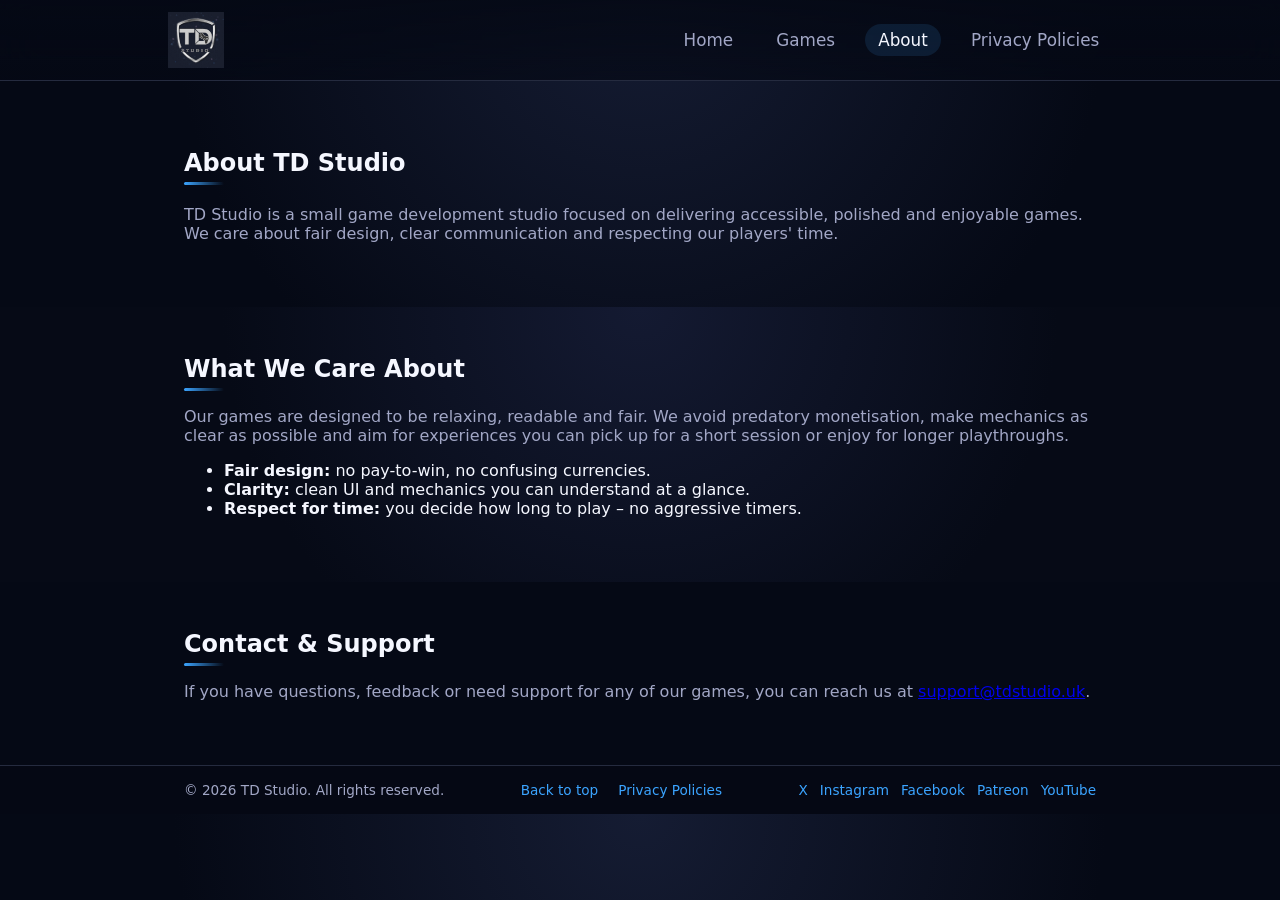
==== about.html @ e5351c19 "Use Mahjong Siege thumb in privacy, make thumbnails 16:9, add About page and hero icon Made-with: Cu" ====
<!DOCTYPE html>
<html lang="en">
<head>
  <meta charset="UTF-8" />
  <title>About – TD Studio</title>
  <meta name="viewport" content="width=device-width, initial-scale=1" />
  <meta name="description" content="Learn more about TD Studio – a small game development studio focused on fair, polished experiences." />
  <link rel="stylesheet" href="styles.css" />
  <!-- Add favicon: <link rel="icon" href="favicon.ico" type="image/x-icon" /> -->
</head>
<body id="top">
  <header class="site-header">
    <div class="container header-content">
      <div class="logo-block">
        <a href="index.html#top" aria-label="TD Studio home">
          <img src="logo-td-studio.svg" alt="TD Studio logo" class="logo" />
        </a>
      </div>
      <nav class="main-nav">
        <a href="index.html#top">Home</a>
        <a href="games.html">Games</a>
        <a href="about.html" class="active">About</a>
        <a href="privacy-policy.html">Privacy Policies</a>
      </nav>
    </div>
  </header>

  <main>
    <section class="section">
      <div class="container">
        <h1 class="section-title">About TD Studio</h1>
        <p>
          TD Studio is a small game development studio focused on delivering accessible, polished and
          enjoyable games. We care about fair design, clear communication and respecting our players' time.
        </p>
      </div>
    </section>

    <section class="section section-dark">
      <div class="container">
        <h2 class="section-title">What We Care About</h2>
        <p>
          Our games are designed to be relaxing, readable and fair. We avoid predatory monetisation,
          make mechanics as clear as possible and aim for experiences you can pick up for a short session
          or enjoy for longer playthroughs.
        </p>
        <ul class="about-list">
          <li><strong>Fair design:</strong> no pay-to-win, no confusing currencies.</li>
          <li><strong>Clarity:</strong> clean UI and mechanics you can understand at a glance.</li>
          <li><strong>Respect for time:</strong> you decide how long to play – no aggressive timers.</li>
        </ul>
      </div>
    </section>

    <section class="section">
      <div class="container">
        <h2 class="section-title">Contact & Support</h2>
        <p>
          If you have questions, feedback or need support for any of our games, you can reach us at
          <a href="mailto:support@tdstudio.uk">support@tdstudio.uk</a>.
        </p>
      </div>
    </section>
  </main>

  <footer class="site-footer">
    <div class="container footer-content">
      <span>© <span id="year"></span> TD Studio. All rights reserved.</span>
      <div class="footer-links">
        <a href="#top">Back to top</a>
        <a href="privacy-policy.html">Privacy Policies</a>
      </div>
      <div class="footer-social">
        <!-- Replace placeholder URLs with your real social links -->
        <a href="https://x.com/YOUR_HANDLE" target="_blank" rel="noopener noreferrer">X</a>
        <a href="https://instagram.com/YOUR_HANDLE" target="_blank" rel="noopener noreferrer">Instagram</a>
        <a href="https://facebook.com/YOUR_PAGE" target="_blank" rel="noopener noreferrer">Facebook</a>
        <a href="https://patreon.com/YOUR_PAGE" target="_blank" rel="noopener noreferrer">Patreon</a>
        <a href="https://www.youtube.com/@YOUR_CHANNEL_HERE" target="_blank" rel="noopener noreferrer">YouTube</a>
      </div>
    </div>
  </footer>

  <script>
    document.getElementById('year').textContent = new Date().getFullYear();
  </script>
</body>
</html>
---- styles.css ----
:root {
  --bg: #050915;
  --bg-alt: #0c1222;
  --accent: #3ba4ff;
  --accent-soft: rgba(59, 164, 255, 0.12);
  --text-main: #f5f7ff;
  --text-muted: #a2a7c6;
  --border-subtle: #252b3f;
  --card-bg: #101626;
  --radius: 14px;
  --shadow-soft: 0 18px 45px rgba(0, 0, 0, 0.6);
  --max-width: 960px;
  --transition-fast: 0.2s ease-out;
  --font-main: system-ui, -apple-system, BlinkMacSystemFont, "Segoe UI", sans-serif;
}

*,
*::before,
*::after {
  box-sizing: border-box;
}

html {
  scroll-behavior: smooth;
}

@media (prefers-reduced-motion: reduce) {
  html {
    scroll-behavior: auto;
  }
}

body {
  margin: 0;
  font-family: var(--font-main);
  background: radial-gradient(circle at top, #151c33 0, var(--bg) 45%);
  color: var(--text-main);
}

/* Layout helpers */

.container {
  max-width: var(--max-width);
  margin: 0 auto;
  padding: 0 1.5rem;
}

/* Header & nav */

.site-header {
  position: sticky;
  top: 0;
  z-index: 20;
  backdrop-filter: blur(20px);
  background: linear-gradient(to bottom, rgba(5, 9, 21, 0.9), rgba(5, 9, 21, 0.7));
  border-bottom: 1px solid var(--border-subtle);
}

.header-content {
  display: flex;
  align-items: center;
  justify-content: space-between;
  padding: 0.75rem 0.5rem;
}

.logo-block {
  display: flex;
  align-items: center;
  gap: 0.75rem;
}

.logo {
  height: 56px;
  width: auto;
  display: block;
}

.small-logo {
  height: 56px;
}

.main-nav {
  display: flex;
  gap: 1.1rem;
  font-size: 1.05rem;
}

.main-nav a {
  color: var(--text-muted);
  text-decoration: none;
  padding: 0.4rem 0.8rem;
  border-radius: 999px;
  transition: color var(--transition-fast), background-color var(--transition-fast);
}

.main-nav a:hover,
.main-nav a.active {
  color: var(--text-main);
  background-color: var(--accent-soft);
}

.main-nav a:focus-visible,
a:focus-visible,
.btn:focus-visible {
  outline: 2px solid var(--accent);
  outline-offset: 3px;
}

/* Hero */

.hero {
  padding: 4rem 0 3rem;
  text-align: left;
}

.hero-content h1 {
  font-size: clamp(2.3rem, 4vw, 3rem);
  margin-bottom: 0.5rem;
}

.hero-content p {
  max-width: 520px;
  color: var(--text-muted);
  margin-bottom: 1.5rem;
  line-height: 1.6;
}

.hero-actions {
  display: flex;
  flex-wrap: wrap;
  gap: 0.75rem;
}

/* Hero mark on home */

.hero-mark {
  padding-top: 0.5rem;
}

.hero-mark-inner {
  max-width: 140px;
  margin: 0 auto;
}

.hero-mark-inner img {
  width: 100%;
  height: auto;
  display: block;
  filter: drop-shadow(0 12px 30px rgba(0, 0, 0, 0.6));
}

/* Sections */

.section {
  padding: 3rem 0;
}

.section-dark {
  background: radial-gradient(circle at top, #141a32 0, #060a16 60%);
}

.section-title {
  position: relative;
  padding-bottom: 0.5rem;
}

.section-title::after {
  content: "";
  position: absolute;
  left: 0;
  bottom: 0;
  width: 2.5rem;
  height: 3px;
  background: linear-gradient(90deg, var(--accent), transparent);
  border-radius: 2px;
}

/* Cards & buttons */

.game-card {
  background: linear-gradient(135deg, rgba(255, 255, 255, 0.02), rgba(59, 164, 255, 0.08));
  border-radius: var(--radius);
  padding: 1.75rem 1.5rem;
  box-shadow: var(--shadow-soft);
  border: 1px solid rgba(255, 255, 255, 0.06);
  transition: transform var(--transition-fast), box-shadow var(--transition-fast);
}

.game-card:hover {
  transform: translateY(-2px);
  box-shadow: 0 22px 50px rgba(0, 0, 0, 0.5);
}

.game-card-inner {
  display: flex;
  align-items: flex-start;
  gap: 1.5rem;
}

.game-visual {
  flex-shrink: 0;
  width: 140px;
}

.game-visual img {
  width: 100%;
  height: auto;
  border-radius: var(--radius);
  display: block;
}

.game-visual-placeholder {
  width: 100%;
  aspect-ratio: 1;
  background: rgba(255, 255, 255, 0.04);
  border: 1px dashed var(--border-subtle);
  border-radius: var(--radius);
  display: flex;
  align-items: center;
  justify-content: center;
  font-size: 0.8rem;
  color: var(--text-muted);
  text-align: center;
  padding: 0.5rem;
}

.game-card h3 {
  margin-top: 0;
  margin-bottom: 0.5rem;
}

.game-card p {
  margin-top: 0;
  color: var(--text-muted);
}

.game-links {
  display: flex;
  flex-wrap: wrap;
  gap: 0.75rem;
  margin-top: 1.25rem;
}

/* Game detail cards (collapsible) */

.game-detail-card {
  margin-top: 1.5rem;
}

.game-details {
  border: none;
}

.game-summary {
  display: flex;
  align-items: flex-start;
  gap: 1rem;
  cursor: pointer;
  list-style: none;
}

.game-summary::-webkit-details-marker {
  display: none;
}

.game-summary-thumb {
  flex-shrink: 0;
  width: 90px;
}

.game-summary-thumb img {
  width: 100%;
  height: auto;
  aspect-ratio: 16 / 9;
  object-fit: cover;
  border-radius: var(--radius);
  display: block;
}

.game-summary-thumb-inner {
  width: 100%;
  aspect-ratio: 16 / 9;
  background: rgba(255, 255, 255, 0.04);
  border: 1px dashed var(--border-subtle);
  border-radius: var(--radius);
  display: flex;
  align-items: center;
  justify-content: center;
  font-size: 0.7rem;
  color: var(--text-muted);
  text-align: center;
  padding: 0.35rem;
}

.game-summary-body {
  flex: 1;
  min-width: 0;
  display: flex;
  flex-direction: column;
  gap: 0.25rem;
}

.game-summary-top {
  display: flex;
  align-items: center;
  gap: 0.75rem;
}

.game-title {
  font-weight: 600;
}

.game-platforms {
  font-size: 0.85rem;
  color: var(--text-muted);
}

.game-toggle {
  display: inline-block;
  width: 0.6rem;
  height: 0.6rem;
  border-right: 2px solid currentColor;
  border-bottom: 2px solid currentColor;
  transform: rotate(45deg);
  margin-left: auto;
  transition: transform var(--transition-fast);
}

.game-details[open] .game-toggle {
  transform: rotate(-135deg);
}

.game-tagline {
  font-size: 0.95rem;
  color: var(--text-muted);
}

.game-detail-body {
  display: flex;
  flex-wrap: wrap;
  gap: 1.75rem;
  margin-top: 1rem;
}

.game-gallery {
  flex-shrink: 0;
  width: 220px;
  max-width: 100%;
  position: relative;
}

.game-gallery img {
  width: 100%;
  height: auto;
  max-height: 260px;
  border-radius: var(--radius);
  object-fit: contain;
  display: block;
}

.game-gallery-slide {
  display: none;
}

.game-gallery-slide.is-active {
  display: block;
}

.game-gallery-placeholder {
  width: 100%;
  aspect-ratio: 16 / 9;
  background: rgba(255, 255, 255, 0.04);
  border: 1px dashed var(--border-subtle);
  border-radius: var(--radius);
  display: flex;
  align-items: center;
  justify-content: center;
  font-size: 0.8rem;
  color: var(--text-muted);
  text-align: center;
  padding: 0.75rem;
}

.game-detail-text {
  flex: 1;
  min-width: 220px;
}

.game-placeholder-text {
  color: var(--text-muted);
  font-style: italic;
}

/* Game gallery lightbox */

.lightbox {
  position: fixed;
  inset: 0;
  background: rgba(0, 0, 0, 0.7);
  display: none;
  align-items: center;
  justify-content: center;
  z-index: 50;
  padding: 1.5rem;
}

.lightbox.is-open {
  display: flex;
}

.lightbox-inner {
  max-width: 700px;
  max-height: 90vh;
  width: 100%;
  background: #050814;
  border-radius: var(--radius);
  padding: 1rem;
  box-shadow: var(--shadow-soft);
  overflow: auto;
}

.lightbox-inner img {
  width: 100%;
  height: auto;
  object-fit: contain;
  border-radius: var(--radius);
}

.lightbox-content {
  display: flex;
  align-items: center;
  gap: 0.75rem;
}

.lightbox-frame {
  flex: 1;
}

.lightbox-nav {
  background: rgba(255, 255, 255, 0.06);
  border: 1px solid var(--border-subtle);
  border-radius: 999px;
  color: var(--text-main);
  width: 36px;
  height: 36px;
  display: flex;
  align-items: center;
  justify-content: center;
  cursor: pointer;
  font-size: 1.2rem;
  line-height: 1;
}

.lightbox-nav:hover {
  background: rgba(255, 255, 255, 0.12);
}

.btn {
  display: inline-flex;
  align-items: center;
  justify-content: center;
  padding: 0.55rem 1.2rem;
  border-radius: 999px;
  font-size: 0.95rem;
  text-decoration: none;
  border: 1px solid transparent;
  cursor: pointer;
  transition: background-color var(--transition-fast), color var(--transition-fast), border-color var(--transition-fast), transform var(--transition-fast);
}

.btn.primary {
  background-color: var(--accent);
  color: #070b16;
  font-weight: 600;
}

.btn.primary:hover {
  transform: translateY(-1px);
  box-shadow: 0 12px 30px rgba(59, 164, 255, 0.4);
}

.btn.secondary {
  background-color: transparent;
  color: var(--text-main);
  border-color: rgba(255, 255, 255, 0.25);
}

.btn.secondary:hover {
  background-color: rgba(255, 255, 255, 0.06);
}

/* About + Contact */

.section h2 {
  margin-top: 0;
  margin-bottom: 0.75rem;
}

.section p {
  color: var(--text-muted);
}

.contact-list {
  list-style: none;
  padding: 0;
  margin: 0.5rem 0 0;
}

.contact-list li {
  margin-bottom: 0.4rem;
}

.contact-list a {
  color: var(--accent);
  text-decoration: none;
}

.contact-list a:hover {
  text-decoration: underline;
}

/* Privacy policy */

.policy-container {
  max-width: 720px;
}

.policy-container h1 {
  margin-top: 0;
}

.policy-container h2 {
  margin-top: 1.75rem;
}

.policy-container p,
.policy-container li {
  color: var(--text-muted);
  line-height: 1.6;
}

/* Footer */

.site-footer {
  border-top: 1px solid var(--border-subtle);
  background-color: #050814;
  padding: 1rem 0;
}

.footer-content {
  display: flex;
  align-items: center;
  justify-content: space-between;
  font-size: 0.85rem;
  color: var(--text-muted);
}

.footer-links {
  display: flex;
  gap: 1.25rem;
}

.footer-social {
  display: flex;
  gap: 0.75rem;
  font-size: 0.85rem;
}

.footer-content a {
  color: var(--accent);
  text-decoration: none;
}

.footer-content a:hover {
  text-decoration: underline;
}

/* Responsive */

@media (max-width: 720px) {
  .header-content {
    flex-direction: column;
    align-items: flex-start;
    gap: 0.5rem;
  }

  .main-nav {
    flex-wrap: wrap;
  }

  .hero {
    padding-top: 3rem;
  }

  .hero-content p {
    max-width: none;
  }

  .game-card {
    padding: 1.25rem 1rem;
  }

  .game-card-inner {
    flex-direction: column;
  }

  .game-visual {
    width: 100%;
    max-width: 120px;
    margin: 0 auto;
  }

  .game-detail-body {
    flex-direction: column;
  }

  .game-gallery {
    width: 100%;
    max-width: 260px;
    margin: 0 auto;
  }

  .game-summary {
    flex-direction: row;
    align-items: center;
  }

  .footer-content {
    flex-direction: column;
    gap: 0.5rem;
    align-items: flex-start;
  }
}

/* Privacy policy – game blocks (collapsible + logo) */

.policy-container {
  max-width: var(--max-width);
}

.policy-game-block {
  margin-bottom: 2rem;
}

.policy-game-row {
  display: flex;
  align-items: flex-start;
  gap: 1.5rem;
  background: linear-gradient(135deg, rgba(255, 255, 255, 0.02), rgba(59, 164, 255, 0.06));
  border: 1px solid var(--border-subtle);
  border-radius: var(--radius);
  padding: 0 1rem 1rem;
}

.policy-game-content {
  flex: 1;
  min-width: 0;
}

.policy-details {
  border: none;
}

.policy-summary {
  display: flex;
  flex-direction: column;
  gap: 0.25rem;
  padding: 1rem 0.5rem 1rem 0;
  cursor: pointer;
  list-style: none;
  font-weight: 600;
  color: var(--text-main);
  transition: color var(--transition-fast);
}

.policy-summary::-webkit-details-marker {
  display: none;
}

.policy-summary-top {
  display: flex;
  align-items: center;
  gap: 0.5rem;
}

.policy-summary .policy-toggle {
  display: inline-block;
  width: 0.6rem;
  height: 0.6rem;
  border-right: 2px solid currentColor;
  border-bottom: 2px solid currentColor;
  transform: rotate(45deg);
  margin-left: auto;
  transition: transform var(--transition-fast);
}

.policy-details[open] .policy-summary .policy-toggle {
  transform: rotate(-135deg);
}

.policy-date {
  font-weight: 400;
  font-size: 0.9rem;
  color: var(--text-muted);
  margin-top: 0.15rem;
}

.policy-body {
  padding-top: 0.5rem;
  padding-right: 0.5rem;
}

.policy-body h3 {
  margin-top: 1.25rem;
  margin-bottom: 0.35rem;
  font-size: 1rem;
}

.policy-body h3:first-child {
  margin-top: 0;
}

.policy-body p,
.policy-body li {
  color: var(--text-muted);
  line-height: 1.6;
}

.policy-placeholder-text {
  color: var(--text-muted);
  font-style: italic;
}

.policy-game-logo {
  flex-shrink: 0;
  width: 160px;
  display: flex;
  align-items: center;
  justify-content: center;
}

.policy-game-logo img {
  width: 100%;
  height: auto;
  aspect-ratio: 16 / 9;
  object-fit: cover;
  border-radius: var(--radius);
  display: block;
}

.game-logo-placeholder {
  width: 100%;
  aspect-ratio: 16 / 9;
  max-width: 160px;
  background: rgba(255, 255, 255, 0.04);
  border: 1px dashed var(--border-subtle);
  border-radius: var(--radius);
  display: flex;
  align-items: center;
  justify-content: center;
  font-size: 0.8rem;
  color: var(--text-muted);
  text-align: center;
  padding: 0.5rem;
}

@media (max-width: 720px) {
  .policy-game-row {
    flex-direction: column;
    gap: 1rem;
  }

  .policy-game-logo {
    width: 100%;
  }

  .game-logo-placeholder {
    max-width: 100px;
    margin: 0 auto;
  }
}
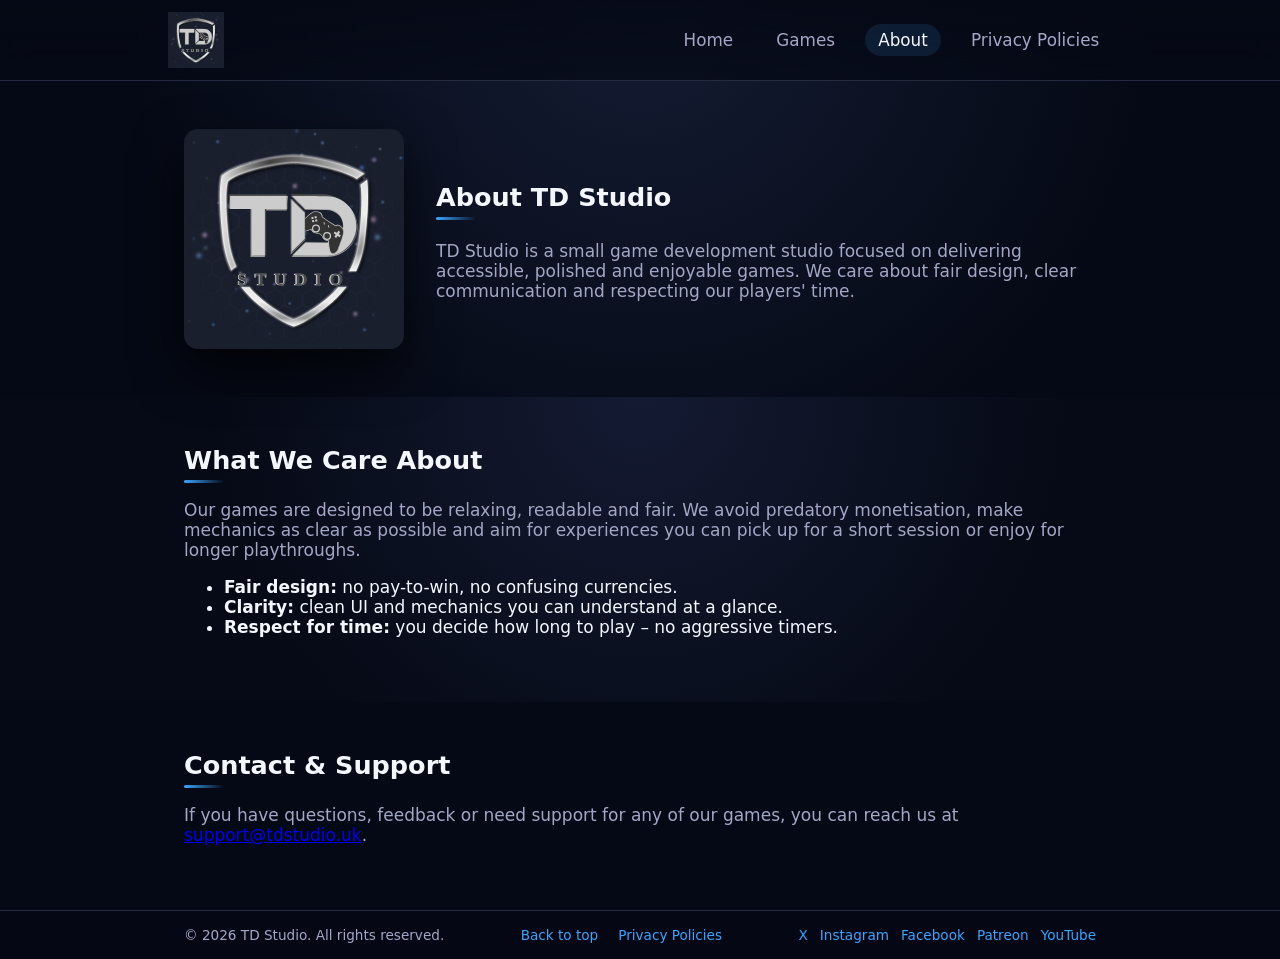
==== commit 7b1028fb: "Add large logo to About page and responsive layout Made-with: Cursor" ====
--- a/about.html
+++ b/about.html
@@ -27,12 +27,17 @@
 
   <main>
     <section class="section">
-      <div class="container">
-        <h1 class="section-title">About TD Studio</h1>
-        <p>
-          TD Studio is a small game development studio focused on delivering accessible, polished and
-          enjoyable games. We care about fair design, clear communication and respecting our players' time.
-        </p>
+      <div class="container about-hero">
+        <div class="about-hero-logo">
+          <img src="logo-td-studio.svg" alt="TD Studio emblem" />
+        </div>
+        <div class="about-hero-text">
+          <h1 class="section-title">About TD Studio</h1>
+          <p>
+            TD Studio is a small game development studio focused on delivering accessible, polished and
+            enjoyable games. We care about fair design, clear communication and respecting our players' time.
+          </p>
+        </div>
       </div>
     </section>
 
--- a/styles.css
+++ b/styles.css
@@ -33,6 +33,7 @@
 body {
   margin: 0;
   font-family: var(--font-main);
+  font-size: 17px;
   background: radial-gradient(circle at top, #151c33 0, var(--bg) 45%);
   color: var(--text-main);
 }
@@ -149,7 +150,7 @@
   filter: drop-shadow(0 12px 30px rgba(0, 0, 0, 0.6));
 }
 
-/* Sections */
+/* Sections & layouts */
 
 .section {
   padding: 3rem 0;
@@ -175,6 +176,35 @@
   border-radius: 2px;
 }
 
+.about-hero {
+  display: flex;
+  align-items: center;
+  gap: 2rem;
+}
+
+.about-hero-logo {
+  flex-shrink: 0;
+  width: 220px;
+  max-width: 30%;
+}
+
+.about-hero-logo img {
+  width: 100%;
+  height: auto;
+  display: block;
+  border-radius: var(--radius);
+  box-shadow: 0 20px 50px rgba(0, 0, 0, 0.7);
+}
+
+.about-hero-text {
+  flex: 1;
+  min-width: 0;
+}
+
+.about-hero-text p {
+  margin-top: 1rem;
+}
+
 /* Cards & buttons */
 
 .game-card {
@@ -265,7 +295,7 @@
 
 .game-summary-thumb {
   flex-shrink: 0;
-  width: 90px;
+  width: 110px;
 }
 
 .game-summary-thumb img {
@@ -625,6 +655,15 @@
     align-items: center;
   }
 
+  .about-hero {
+    flex-direction: column;
+    align-items: flex-start;
+  }
+
+  .about-hero-logo {
+    max-width: 200px;
+  }
+
   .footer-content {
     flex-direction: column;
     gap: 0.5rem;
@@ -733,7 +772,7 @@
 
 .policy-game-logo {
   flex-shrink: 0;
-  width: 160px;
+  width: 180px;
   display: flex;
   align-items: center;
   justify-content: center;
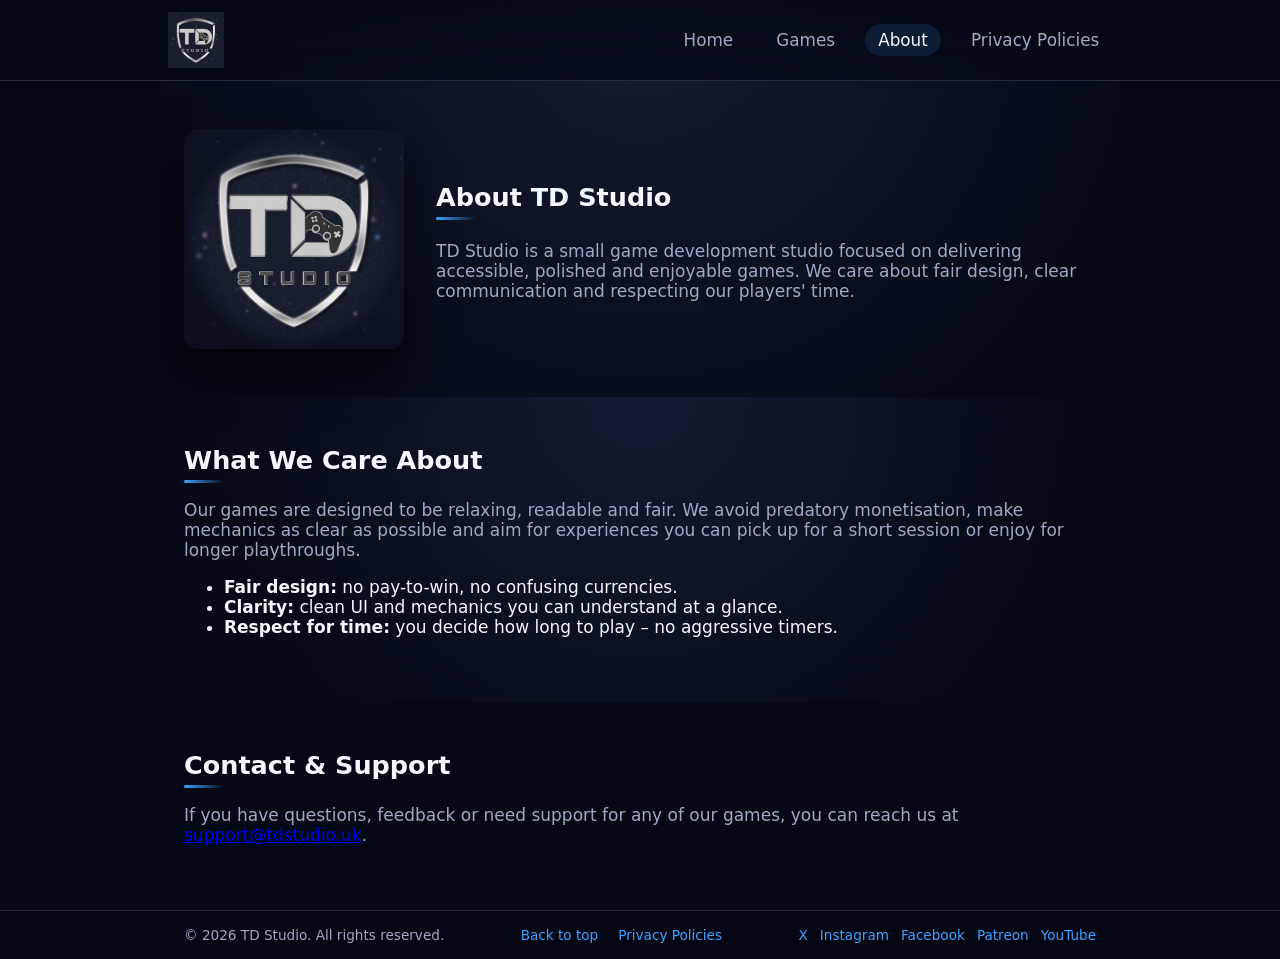
==== commit 0630fafe: "Use new TD Studio emblem image on About page Made-with: Cursor" ====
--- a/about.html
+++ b/about.html
@@ -29,7 +29,7 @@
     <section class="section">
       <div class="container about-hero">
         <div class="about-hero-logo">
-          <img src="logo-td-studio.svg" alt="TD Studio emblem" />
+          <img src="about-td-studio-logo.png" alt="TD Studio emblem" />
         </div>
         <div class="about-hero-text">
           <h1 class="section-title">About TD Studio</h1>
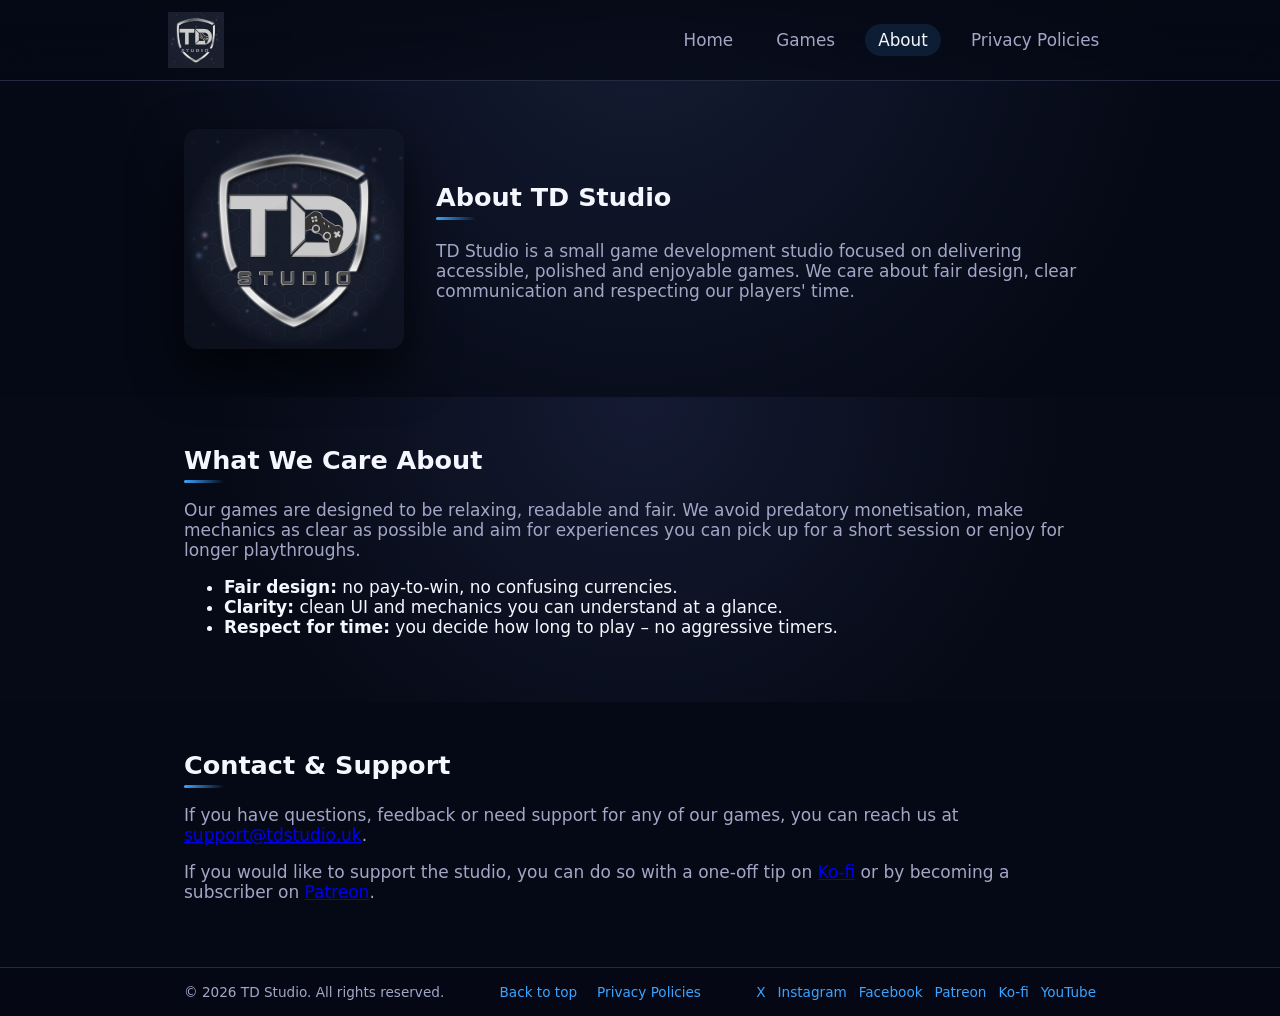
==== commit 18f76eb5: "Add social links and support info Made-with: Cursor" ====
--- a/about.html
+++ b/about.html
@@ -64,6 +64,12 @@
           If you have questions, feedback or need support for any of our games, you can reach us at
           <a href="mailto:support@tdstudio.uk">support@tdstudio.uk</a>.
         </p>
+        <p>
+          If you would like to support the studio, you can do so with a one‑off tip on
+          <a href="https://ko-fi.com/tdstudio" target="_blank" rel="noopener noreferrer">Ko‑fi</a>
+          or by becoming a subscriber on
+          <a href="https://www.patreon.com/tdstudio" target="_blank" rel="noopener noreferrer">Patreon</a>.
+        </p>
       </div>
     </section>
   </main>
@@ -76,11 +82,11 @@
         <a href="privacy-policy.html">Privacy Policies</a>
       </div>
       <div class="footer-social">
-        <!-- Replace placeholder URLs with your real social links -->
-        <a href="https://x.com/YOUR_HANDLE" target="_blank" rel="noopener noreferrer">X</a>
-        <a href="https://instagram.com/YOUR_HANDLE" target="_blank" rel="noopener noreferrer">Instagram</a>
-        <a href="https://facebook.com/YOUR_PAGE" target="_blank" rel="noopener noreferrer">Facebook</a>
-        <a href="https://patreon.com/YOUR_PAGE" target="_blank" rel="noopener noreferrer">Patreon</a>
+        <a href="https://x.com/tdstudio_uk" target="_blank" rel="noopener noreferrer">X</a>
+        <a href="https://instagram.com/tdstudio.uk" target="_blank" rel="noopener noreferrer">Instagram</a>
+        <a href="https://www.facebook.com/profile.php?id=61582031611581" target="_blank" rel="noopener noreferrer">Facebook</a>
+        <a href="https://www.patreon.com/tdstudio" target="_blank" rel="noopener noreferrer">Patreon</a>
+        <a href="https://ko-fi.com/tdstudio" target="_blank" rel="noopener noreferrer">Ko-fi</a>
         <a href="https://www.youtube.com/@YOUR_CHANNEL_HERE" target="_blank" rel="noopener noreferrer">YouTube</a>
       </div>
     </div>
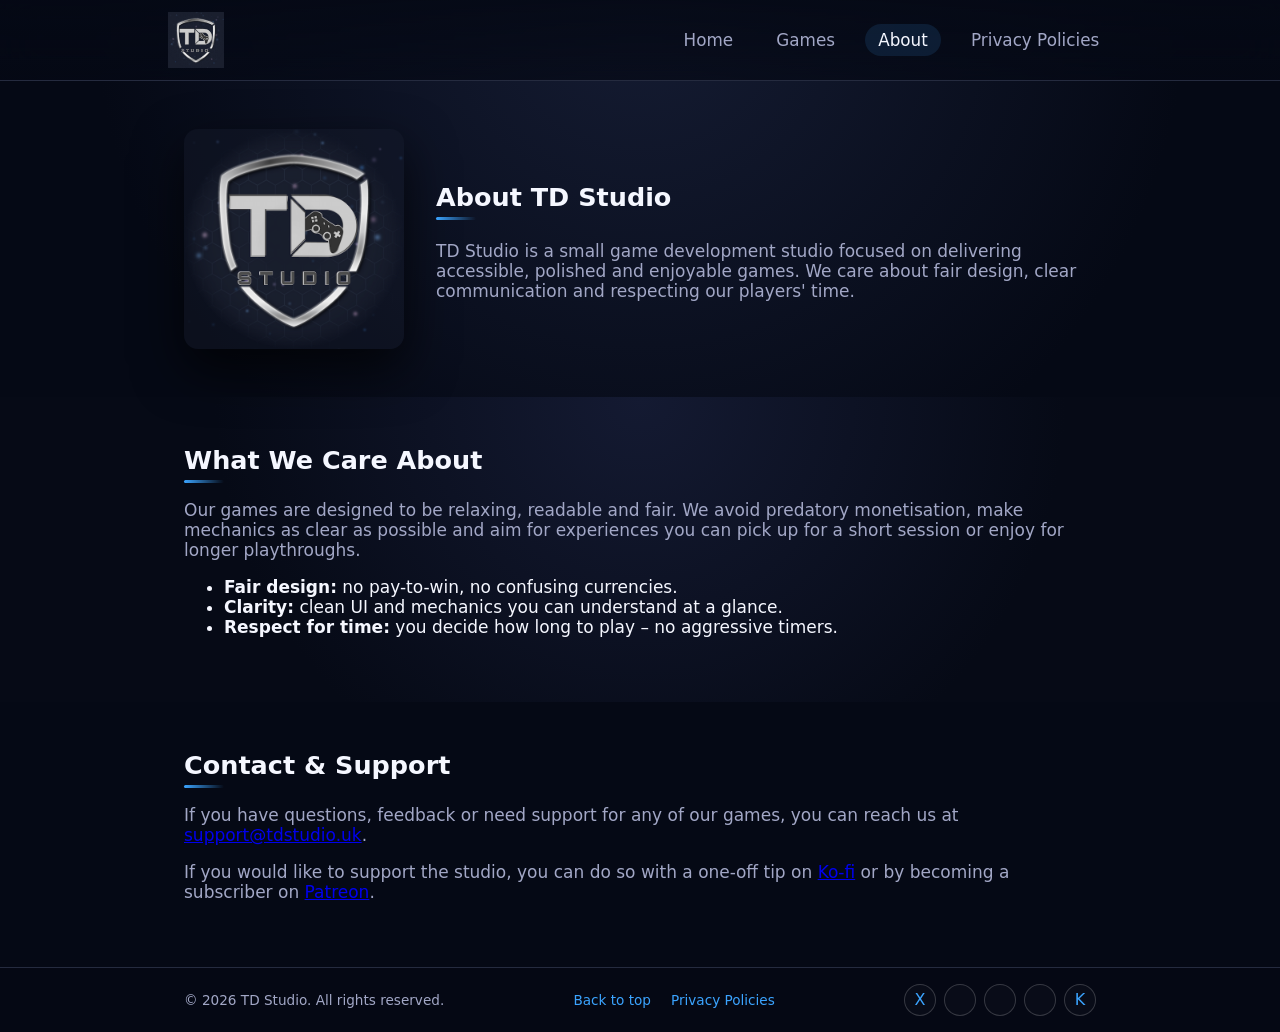
==== commit a5d82a06: "Swap social text icons for image logos Made-with: Cursor" ====
--- a/about.html
+++ b/about.html
@@ -82,12 +82,21 @@
         <a href="privacy-policy.html">Privacy Policies</a>
       </div>
       <div class="footer-social">
-        <a href="https://x.com/tdstudio_uk" target="_blank" rel="noopener noreferrer">X</a>
-        <a href="https://instagram.com/tdstudio.uk" target="_blank" rel="noopener noreferrer">Instagram</a>
-        <a href="https://www.facebook.com/profile.php?id=61582031611581" target="_blank" rel="noopener noreferrer">Facebook</a>
-        <a href="https://www.patreon.com/tdstudio" target="_blank" rel="noopener noreferrer">Patreon</a>
-        <a href="https://ko-fi.com/tdstudio" target="_blank" rel="noopener noreferrer">Ko-fi</a>
-        <a href="https://www.youtube.com/@YOUR_CHANNEL_HERE" target="_blank" rel="noopener noreferrer">YouTube</a>
+        <a href="https://x.com/tdstudio_uk" target="_blank" rel="noopener noreferrer" aria-label="Follow TD Studio on X">
+          <span class="icon">X</span>
+        </a>
+        <a href="https://instagram.com/tdstudio.uk" target="_blank" rel="noopener noreferrer" aria-label="Follow TD Studio on Instagram">
+          <img src="Instagram_Glyph_White.svg" alt="" />
+        </a>
+        <a href="https://www.facebook.com/profile.php?id=61582031611581" target="_blank" rel="noopener noreferrer" aria-label="Follow TD Studio on Facebook">
+          <img src="Logo-facebook.png" alt="" />
+        </a>
+        <a href="https://www.patreon.com/tdstudio" target="_blank" rel="noopener noreferrer" aria-label="Support TD Studio on Patreon">
+          <img src="PATREON_SYMBOL_1_WHITE_RGB.svg" alt="" />
+        </a>
+        <a href="https://ko-fi.com/tdstudio" target="_blank" rel="noopener noreferrer" aria-label="Tip TD Studio on Ko-fi">
+          <span class="icon">K</span>
+        </a>
       </div>
     </div>
   </footer>
--- a/styles.css
+++ b/styles.css
@@ -549,6 +549,58 @@
   text-decoration: underline;
 }
 
+.support-grid {
+  display: grid;
+  grid-template-columns: minmax(0, 1.4fr) minmax(0, 1fr);
+  gap: 2rem;
+  align-items: flex-start;
+}
+
+.support-intro {
+  color: var(--text-muted);
+  line-height: 1.6;
+  margin-bottom: 1rem;
+}
+
+.support-list {
+  list-style: none;
+  margin: 0;
+  padding: 0;
+}
+
+.support-list li {
+  position: relative;
+  padding-left: 1.4rem;
+  margin-bottom: 0.55rem;
+  color: var(--text-muted);
+}
+
+.support-list li::before {
+  content: "•";
+  position: absolute;
+  left: 0;
+  top: 0.1rem;
+  color: var(--accent);
+}
+
+.support-actions {
+  display: flex;
+  flex-direction: column;
+  gap: 0.75rem;
+}
+
+.support-note {
+  font-size: 0.9rem;
+  color: var(--text-muted);
+  margin-top: 0.75rem;
+}
+
+@media (max-width: 720px) {
+  .support-grid {
+    grid-template-columns: minmax(0, 1fr);
+  }
+}
+
 /* Privacy policy */
 
 .policy-container {
@@ -592,8 +644,42 @@
 
 .footer-social {
   display: flex;
-  gap: 0.75rem;
-  font-size: 0.85rem;
+  gap: 0.5rem;
+  flex-wrap: wrap;
+}
+
+.footer-social a {
+  width: 32px;
+  height: 32px;
+  border-radius: 999px;
+  border: 1px solid rgba(255, 255, 255, 0.18);
+  display: inline-flex;
+  align-items: center;
+  justify-content: center;
+  color: var(--text-muted);
+  text-decoration: none;
+  background: rgba(255, 255, 255, 0.02);
+  transition: background-color var(--transition-fast), border-color var(--transition-fast), color var(--transition-fast),
+    transform var(--transition-fast);
+  font-size: 0.9rem;
+}
+
+.footer-social a:hover {
+  color: var(--text-main);
+  border-color: var(--accent);
+  background: rgba(59, 164, 255, 0.12);
+  transform: translateY(-1px);
+}
+
+.footer-social .icon {
+  font-size: 1rem;
+  line-height: 1;
+}
+
+.footer-social img {
+  max-width: 100%;
+  max-height: 18px;
+  display: block;
 }
 
 .footer-content a {
@@ -603,6 +689,18 @@
 
 .footer-content a:hover {
   text-decoration: underline;
+}
+
+.sr-only {
+  position: absolute;
+  width: 1px;
+  height: 1px;
+  padding: 0;
+  margin: -1px;
+  overflow: hidden;
+  clip: rect(0, 0, 0, 0);
+  white-space: nowrap;
+  border: 0;
 }
 
 /* Responsive */
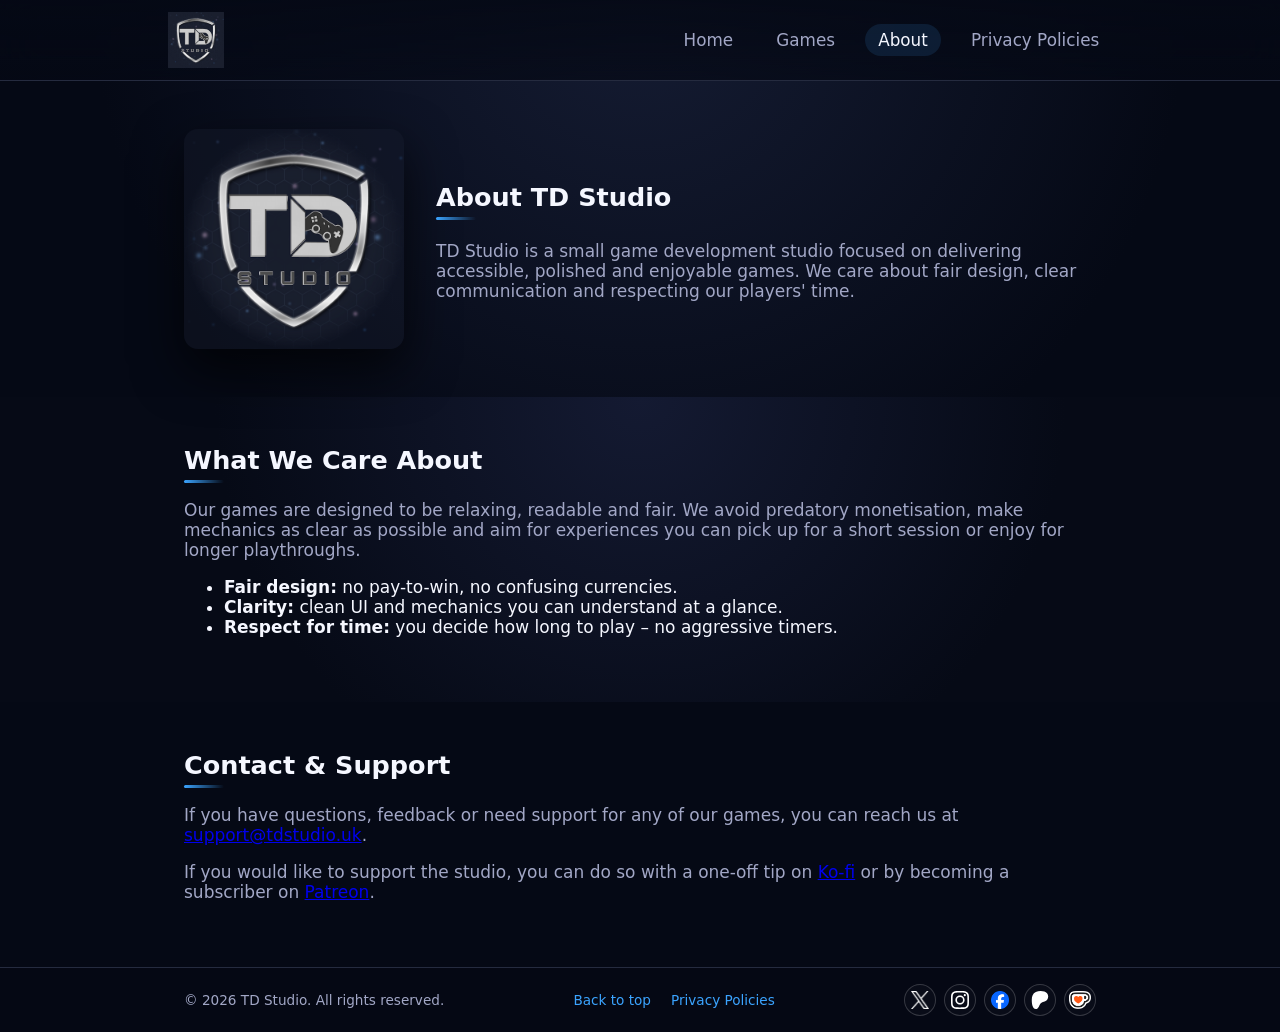
==== commit 3c3b7c22: "Update footer icons and center support buttons Made-with: Cursor" ====
--- a/about.html
+++ b/about.html
@@ -83,19 +83,19 @@
       </div>
       <div class="footer-social">
         <a href="https://x.com/tdstudio_uk" target="_blank" rel="noopener noreferrer" aria-label="Follow TD Studio on X">
-          <span class="icon">X</span>
+          <img src="X-logo-white.png" alt="" />
         </a>
         <a href="https://instagram.com/tdstudio.uk" target="_blank" rel="noopener noreferrer" aria-label="Follow TD Studio on Instagram">
           <img src="Instagram_Glyph_White.svg" alt="" />
         </a>
         <a href="https://www.facebook.com/profile.php?id=61582031611581" target="_blank" rel="noopener noreferrer" aria-label="Follow TD Studio on Facebook">
-          <img src="Logo-facebook.png" alt="" />
+          <img src="Facebook_Logo_Primary.png" alt="" />
         </a>
         <a href="https://www.patreon.com/tdstudio" target="_blank" rel="noopener noreferrer" aria-label="Support TD Studio on Patreon">
           <img src="PATREON_SYMBOL_1_WHITE_RGB.svg" alt="" />
         </a>
         <a href="https://ko-fi.com/tdstudio" target="_blank" rel="noopener noreferrer" aria-label="Tip TD Studio on Ko-fi">
-          <span class="icon">K</span>
+          <img src="ko-fi-logomarkLogo.webp" alt="" />
         </a>
       </div>
     </div>
--- a/styles.css
+++ b/styles.css
@@ -1,918 +1,919 @@
-:root {
-  --bg: #050915;
-  --bg-alt: #0c1222;
-  --accent: #3ba4ff;
-  --accent-soft: rgba(59, 164, 255, 0.12);
-  --text-main: #f5f7ff;
-  --text-muted: #a2a7c6;
-  --border-subtle: #252b3f;
-  --card-bg: #101626;
-  --radius: 14px;
-  --shadow-soft: 0 18px 45px rgba(0, 0, 0, 0.6);
-  --max-width: 960px;
-  --transition-fast: 0.2s ease-out;
-  --font-main: system-ui, -apple-system, BlinkMacSystemFont, "Segoe UI", sans-serif;
-}
-
-*,
-*::before,
-*::after {
-  box-sizing: border-box;
-}
-
-html {
-  scroll-behavior: smooth;
-}
-
-@media (prefers-reduced-motion: reduce) {
-  html {
-    scroll-behavior: auto;
-  }
-}
-
-body {
-  margin: 0;
-  font-family: var(--font-main);
-  font-size: 17px;
-  background: radial-gradient(circle at top, #151c33 0, var(--bg) 45%);
-  color: var(--text-main);
-}
-
-/* Layout helpers */
-
-.container {
-  max-width: var(--max-width);
-  margin: 0 auto;
-  padding: 0 1.5rem;
-}
-
-/* Header & nav */
-
-.site-header {
-  position: sticky;
-  top: 0;
-  z-index: 20;
-  backdrop-filter: blur(20px);
-  background: linear-gradient(to bottom, rgba(5, 9, 21, 0.9), rgba(5, 9, 21, 0.7));
-  border-bottom: 1px solid var(--border-subtle);
-}
-
-.header-content {
-  display: flex;
-  align-items: center;
-  justify-content: space-between;
-  padding: 0.75rem 0.5rem;
-}
-
-.logo-block {
-  display: flex;
-  align-items: center;
-  gap: 0.75rem;
-}
-
-.logo {
-  height: 56px;
-  width: auto;
-  display: block;
-}
-
-.small-logo {
-  height: 56px;
-}
-
-.main-nav {
-  display: flex;
-  gap: 1.1rem;
-  font-size: 1.05rem;
-}
-
-.main-nav a {
-  color: var(--text-muted);
-  text-decoration: none;
-  padding: 0.4rem 0.8rem;
-  border-radius: 999px;
-  transition: color var(--transition-fast), background-color var(--transition-fast);
-}
-
-.main-nav a:hover,
-.main-nav a.active {
-  color: var(--text-main);
-  background-color: var(--accent-soft);
-}
-
-.main-nav a:focus-visible,
-a:focus-visible,
-.btn:focus-visible {
-  outline: 2px solid var(--accent);
-  outline-offset: 3px;
-}
-
-/* Hero */
-
-.hero {
-  padding: 4rem 0 3rem;
-  text-align: left;
-}
-
-.hero-content h1 {
-  font-size: clamp(2.3rem, 4vw, 3rem);
-  margin-bottom: 0.5rem;
-}
-
-.hero-content p {
-  max-width: 520px;
-  color: var(--text-muted);
-  margin-bottom: 1.5rem;
-  line-height: 1.6;
-}
-
-.hero-actions {
-  display: flex;
-  flex-wrap: wrap;
-  gap: 0.75rem;
-}
-
-/* Hero mark on home */
-
-.hero-mark {
-  padding-top: 0.5rem;
-}
-
-.hero-mark-inner {
-  max-width: 140px;
-  margin: 0 auto;
-}
-
-.hero-mark-inner img {
-  width: 100%;
-  height: auto;
-  display: block;
-  filter: drop-shadow(0 12px 30px rgba(0, 0, 0, 0.6));
-}
-
-/* Sections & layouts */
-
-.section {
-  padding: 3rem 0;
-}
-
-.section-dark {
-  background: radial-gradient(circle at top, #141a32 0, #060a16 60%);
-}
-
-.section-title {
-  position: relative;
-  padding-bottom: 0.5rem;
-}
-
-.section-title::after {
-  content: "";
-  position: absolute;
-  left: 0;
-  bottom: 0;
-  width: 2.5rem;
-  height: 3px;
-  background: linear-gradient(90deg, var(--accent), transparent);
-  border-radius: 2px;
-}
-
-.about-hero {
-  display: flex;
-  align-items: center;
-  gap: 2rem;
-}
-
-.about-hero-logo {
-  flex-shrink: 0;
-  width: 220px;
-  max-width: 30%;
-}
-
-.about-hero-logo img {
-  width: 100%;
-  height: auto;
-  display: block;
-  border-radius: var(--radius);
-  box-shadow: 0 20px 50px rgba(0, 0, 0, 0.7);
-}
-
-.about-hero-text {
-  flex: 1;
-  min-width: 0;
-}
-
-.about-hero-text p {
-  margin-top: 1rem;
-}
-
-/* Cards & buttons */
-
-.game-card {
-  background: linear-gradient(135deg, rgba(255, 255, 255, 0.02), rgba(59, 164, 255, 0.08));
-  border-radius: var(--radius);
-  padding: 1.75rem 1.5rem;
-  box-shadow: var(--shadow-soft);
-  border: 1px solid rgba(255, 255, 255, 0.06);
-  transition: transform var(--transition-fast), box-shadow var(--transition-fast);
-}
-
-.game-card:hover {
-  transform: translateY(-2px);
-  box-shadow: 0 22px 50px rgba(0, 0, 0, 0.5);
-}
-
-.game-card-inner {
-  display: flex;
-  align-items: flex-start;
-  gap: 1.5rem;
-}
-
-.game-visual {
-  flex-shrink: 0;
-  width: 140px;
-}
-
-.game-visual img {
-  width: 100%;
-  height: auto;
-  border-radius: var(--radius);
-  display: block;
-}
-
-.game-visual-placeholder {
-  width: 100%;
-  aspect-ratio: 1;
-  background: rgba(255, 255, 255, 0.04);
-  border: 1px dashed var(--border-subtle);
-  border-radius: var(--radius);
-  display: flex;
-  align-items: center;
-  justify-content: center;
-  font-size: 0.8rem;
-  color: var(--text-muted);
-  text-align: center;
-  padding: 0.5rem;
-}
-
-.game-card h3 {
-  margin-top: 0;
-  margin-bottom: 0.5rem;
-}
-
-.game-card p {
-  margin-top: 0;
-  color: var(--text-muted);
-}
-
-.game-links {
-  display: flex;
-  flex-wrap: wrap;
-  gap: 0.75rem;
-  margin-top: 1.25rem;
-}
-
-/* Game detail cards (collapsible) */
-
-.game-detail-card {
-  margin-top: 1.5rem;
-}
-
-.game-details {
-  border: none;
-}
-
-.game-summary {
-  display: flex;
-  align-items: flex-start;
-  gap: 1rem;
-  cursor: pointer;
-  list-style: none;
-}
-
-.game-summary::-webkit-details-marker {
-  display: none;
-}
-
-.game-summary-thumb {
-  flex-shrink: 0;
-  width: 110px;
-}
-
-.game-summary-thumb img {
-  width: 100%;
-  height: auto;
-  aspect-ratio: 16 / 9;
-  object-fit: cover;
-  border-radius: var(--radius);
-  display: block;
-}
-
-.game-summary-thumb-inner {
-  width: 100%;
-  aspect-ratio: 16 / 9;
-  background: rgba(255, 255, 255, 0.04);
-  border: 1px dashed var(--border-subtle);
-  border-radius: var(--radius);
-  display: flex;
-  align-items: center;
-  justify-content: center;
-  font-size: 0.7rem;
-  color: var(--text-muted);
-  text-align: center;
-  padding: 0.35rem;
-}
-
-.game-summary-body {
-  flex: 1;
-  min-width: 0;
-  display: flex;
-  flex-direction: column;
-  gap: 0.25rem;
-}
-
-.game-summary-top {
-  display: flex;
-  align-items: center;
-  gap: 0.75rem;
-}
-
-.game-title {
-  font-weight: 600;
-}
-
-.game-platforms {
-  font-size: 0.85rem;
-  color: var(--text-muted);
-}
-
-.game-toggle {
-  display: inline-block;
-  width: 0.6rem;
-  height: 0.6rem;
-  border-right: 2px solid currentColor;
-  border-bottom: 2px solid currentColor;
-  transform: rotate(45deg);
-  margin-left: auto;
-  transition: transform var(--transition-fast);
-}
-
-.game-details[open] .game-toggle {
-  transform: rotate(-135deg);
-}
-
-.game-tagline {
-  font-size: 0.95rem;
-  color: var(--text-muted);
-}
-
-.game-detail-body {
-  display: flex;
-  flex-wrap: wrap;
-  gap: 1.75rem;
-  margin-top: 1rem;
-}
-
-.game-gallery {
-  flex-shrink: 0;
-  width: 220px;
-  max-width: 100%;
-  position: relative;
-}
-
-.game-gallery img {
-  width: 100%;
-  height: auto;
-  max-height: 260px;
-  border-radius: var(--radius);
-  object-fit: contain;
-  display: block;
-}
-
-.game-gallery-slide {
-  display: none;
-}
-
-.game-gallery-slide.is-active {
-  display: block;
-}
-
-.game-gallery-placeholder {
-  width: 100%;
-  aspect-ratio: 16 / 9;
-  background: rgba(255, 255, 255, 0.04);
-  border: 1px dashed var(--border-subtle);
-  border-radius: var(--radius);
-  display: flex;
-  align-items: center;
-  justify-content: center;
-  font-size: 0.8rem;
-  color: var(--text-muted);
-  text-align: center;
-  padding: 0.75rem;
-}
-
-.game-detail-text {
-  flex: 1;
-  min-width: 220px;
-}
-
-.game-placeholder-text {
-  color: var(--text-muted);
-  font-style: italic;
-}
-
-/* Game gallery lightbox */
-
-.lightbox {
-  position: fixed;
-  inset: 0;
-  background: rgba(0, 0, 0, 0.7);
-  display: none;
-  align-items: center;
-  justify-content: center;
-  z-index: 50;
-  padding: 1.5rem;
-}
-
-.lightbox.is-open {
-  display: flex;
-}
-
-.lightbox-inner {
-  max-width: 700px;
-  max-height: 90vh;
-  width: 100%;
-  background: #050814;
-  border-radius: var(--radius);
-  padding: 1rem;
-  box-shadow: var(--shadow-soft);
-  overflow: auto;
-}
-
-.lightbox-inner img {
-  width: 100%;
-  height: auto;
-  object-fit: contain;
-  border-radius: var(--radius);
-}
-
-.lightbox-content {
-  display: flex;
-  align-items: center;
-  gap: 0.75rem;
-}
-
-.lightbox-frame {
-  flex: 1;
-}
-
-.lightbox-nav {
-  background: rgba(255, 255, 255, 0.06);
-  border: 1px solid var(--border-subtle);
-  border-radius: 999px;
-  color: var(--text-main);
-  width: 36px;
-  height: 36px;
-  display: flex;
-  align-items: center;
-  justify-content: center;
-  cursor: pointer;
-  font-size: 1.2rem;
-  line-height: 1;
-}
-
-.lightbox-nav:hover {
-  background: rgba(255, 255, 255, 0.12);
-}
-
-.btn {
-  display: inline-flex;
-  align-items: center;
-  justify-content: center;
-  padding: 0.55rem 1.2rem;
-  border-radius: 999px;
-  font-size: 0.95rem;
-  text-decoration: none;
-  border: 1px solid transparent;
-  cursor: pointer;
-  transition: background-color var(--transition-fast), color var(--transition-fast), border-color var(--transition-fast), transform var(--transition-fast);
-}
-
-.btn.primary {
-  background-color: var(--accent);
-  color: #070b16;
-  font-weight: 600;
-}
-
-.btn.primary:hover {
-  transform: translateY(-1px);
-  box-shadow: 0 12px 30px rgba(59, 164, 255, 0.4);
-}
-
-.btn.secondary {
-  background-color: transparent;
-  color: var(--text-main);
-  border-color: rgba(255, 255, 255, 0.25);
-}
-
-.btn.secondary:hover {
-  background-color: rgba(255, 255, 255, 0.06);
-}
-
-/* About + Contact */
-
-.section h2 {
-  margin-top: 0;
-  margin-bottom: 0.75rem;
-}
-
-.section p {
-  color: var(--text-muted);
-}
-
-.contact-list {
-  list-style: none;
-  padding: 0;
-  margin: 0.5rem 0 0;
-}
-
-.contact-list li {
-  margin-bottom: 0.4rem;
-}
-
-.contact-list a {
-  color: var(--accent);
-  text-decoration: none;
-}
-
-.contact-list a:hover {
-  text-decoration: underline;
-}
-
-.support-grid {
-  display: grid;
-  grid-template-columns: minmax(0, 1.4fr) minmax(0, 1fr);
-  gap: 2rem;
-  align-items: flex-start;
-}
-
-.support-intro {
-  color: var(--text-muted);
-  line-height: 1.6;
-  margin-bottom: 1rem;
-}
-
-.support-list {
-  list-style: none;
-  margin: 0;
-  padding: 0;
-}
-
-.support-list li {
-  position: relative;
-  padding-left: 1.4rem;
-  margin-bottom: 0.55rem;
-  color: var(--text-muted);
-}
-
-.support-list li::before {
-  content: "•";
-  position: absolute;
-  left: 0;
-  top: 0.1rem;
-  color: var(--accent);
-}
-
-.support-actions {
-  display: flex;
-  flex-direction: column;
-  gap: 0.75rem;
-}
-
-.support-note {
-  font-size: 0.9rem;
-  color: var(--text-muted);
-  margin-top: 0.75rem;
-}
-
-@media (max-width: 720px) {
-  .support-grid {
-    grid-template-columns: minmax(0, 1fr);
-  }
-}
-
-/* Privacy policy */
-
-.policy-container {
-  max-width: 720px;
-}
-
-.policy-container h1 {
-  margin-top: 0;
-}
-
-.policy-container h2 {
-  margin-top: 1.75rem;
-}
-
-.policy-container p,
-.policy-container li {
-  color: var(--text-muted);
-  line-height: 1.6;
-}
-
-/* Footer */
-
-.site-footer {
-  border-top: 1px solid var(--border-subtle);
-  background-color: #050814;
-  padding: 1rem 0;
-}
-
-.footer-content {
-  display: flex;
-  align-items: center;
-  justify-content: space-between;
-  font-size: 0.85rem;
-  color: var(--text-muted);
-}
-
-.footer-links {
-  display: flex;
-  gap: 1.25rem;
-}
-
-.footer-social {
-  display: flex;
-  gap: 0.5rem;
-  flex-wrap: wrap;
-}
-
-.footer-social a {
-  width: 32px;
-  height: 32px;
-  border-radius: 999px;
-  border: 1px solid rgba(255, 255, 255, 0.18);
-  display: inline-flex;
-  align-items: center;
-  justify-content: center;
-  color: var(--text-muted);
-  text-decoration: none;
-  background: rgba(255, 255, 255, 0.02);
-  transition: background-color var(--transition-fast), border-color var(--transition-fast), color var(--transition-fast),
-    transform var(--transition-fast);
-  font-size: 0.9rem;
-}
-
-.footer-social a:hover {
-  color: var(--text-main);
-  border-color: var(--accent);
-  background: rgba(59, 164, 255, 0.12);
-  transform: translateY(-1px);
-}
-
-.footer-social .icon {
-  font-size: 1rem;
-  line-height: 1;
-}
-
-.footer-social img {
-  max-width: 100%;
-  max-height: 18px;
-  display: block;
-}
-
-.footer-content a {
-  color: var(--accent);
-  text-decoration: none;
-}
-
-.footer-content a:hover {
-  text-decoration: underline;
-}
-
-.sr-only {
-  position: absolute;
-  width: 1px;
-  height: 1px;
-  padding: 0;
-  margin: -1px;
-  overflow: hidden;
-  clip: rect(0, 0, 0, 0);
-  white-space: nowrap;
-  border: 0;
-}
-
-/* Responsive */
-
-@media (max-width: 720px) {
-  .header-content {
-    flex-direction: column;
-    align-items: flex-start;
-    gap: 0.5rem;
-  }
-
-  .main-nav {
-    flex-wrap: wrap;
-  }
-
-  .hero {
-    padding-top: 3rem;
-  }
-
-  .hero-content p {
-    max-width: none;
-  }
-
-  .game-card {
-    padding: 1.25rem 1rem;
-  }
-
-  .game-card-inner {
-    flex-direction: column;
-  }
-
-  .game-visual {
-    width: 100%;
-    max-width: 120px;
-    margin: 0 auto;
-  }
-
-  .game-detail-body {
-    flex-direction: column;
-  }
-
-  .game-gallery {
-    width: 100%;
-    max-width: 260px;
-    margin: 0 auto;
-  }
-
-  .game-summary {
-    flex-direction: row;
-    align-items: center;
-  }
-
-  .about-hero {
-    flex-direction: column;
-    align-items: flex-start;
-  }
-
-  .about-hero-logo {
-    max-width: 200px;
-  }
-
-  .footer-content {
-    flex-direction: column;
-    gap: 0.5rem;
-    align-items: flex-start;
-  }
-}
-
-/* Privacy policy – game blocks (collapsible + logo) */
-
-.policy-container {
-  max-width: var(--max-width);
-}
-
-.policy-game-block {
-  margin-bottom: 2rem;
-}
-
-.policy-game-row {
-  display: flex;
-  align-items: flex-start;
-  gap: 1.5rem;
-  background: linear-gradient(135deg, rgba(255, 255, 255, 0.02), rgba(59, 164, 255, 0.06));
-  border: 1px solid var(--border-subtle);
-  border-radius: var(--radius);
-  padding: 0 1rem 1rem;
-}
-
-.policy-game-content {
-  flex: 1;
-  min-width: 0;
-}
-
-.policy-details {
-  border: none;
-}
-
-.policy-summary {
-  display: flex;
-  flex-direction: column;
-  gap: 0.25rem;
-  padding: 1rem 0.5rem 1rem 0;
-  cursor: pointer;
-  list-style: none;
-  font-weight: 600;
-  color: var(--text-main);
-  transition: color var(--transition-fast);
-}
-
-.policy-summary::-webkit-details-marker {
-  display: none;
-}
-
-.policy-summary-top {
-  display: flex;
-  align-items: center;
-  gap: 0.5rem;
-}
-
-.policy-summary .policy-toggle {
-  display: inline-block;
-  width: 0.6rem;
-  height: 0.6rem;
-  border-right: 2px solid currentColor;
-  border-bottom: 2px solid currentColor;
-  transform: rotate(45deg);
-  margin-left: auto;
-  transition: transform var(--transition-fast);
-}
-
-.policy-details[open] .policy-summary .policy-toggle {
-  transform: rotate(-135deg);
-}
-
-.policy-date {
-  font-weight: 400;
-  font-size: 0.9rem;
-  color: var(--text-muted);
-  margin-top: 0.15rem;
-}
-
-.policy-body {
-  padding-top: 0.5rem;
-  padding-right: 0.5rem;
-}
-
-.policy-body h3 {
-  margin-top: 1.25rem;
-  margin-bottom: 0.35rem;
-  font-size: 1rem;
-}
-
-.policy-body h3:first-child {
-  margin-top: 0;
-}
-
-.policy-body p,
-.policy-body li {
-  color: var(--text-muted);
-  line-height: 1.6;
-}
-
-.policy-placeholder-text {
-  color: var(--text-muted);
-  font-style: italic;
-}
-
-.policy-game-logo {
-  flex-shrink: 0;
-  width: 180px;
-  display: flex;
-  align-items: center;
-  justify-content: center;
-}
-
-.policy-game-logo img {
-  width: 100%;
-  height: auto;
-  aspect-ratio: 16 / 9;
-  object-fit: cover;
-  border-radius: var(--radius);
-  display: block;
-}
-
-.game-logo-placeholder {
-  width: 100%;
-  aspect-ratio: 16 / 9;
-  max-width: 160px;
-  background: rgba(255, 255, 255, 0.04);
-  border: 1px dashed var(--border-subtle);
-  border-radius: var(--radius);
-  display: flex;
-  align-items: center;
-  justify-content: center;
-  font-size: 0.8rem;
-  color: var(--text-muted);
-  text-align: center;
-  padding: 0.5rem;
-}
-
-@media (max-width: 720px) {
-  .policy-game-row {
-    flex-direction: column;
-    gap: 1rem;
-  }
-
-  .policy-game-logo {
-    width: 100%;
-  }
-
-  .game-logo-placeholder {
-    max-width: 100px;
-    margin: 0 auto;
-  }
+:root {
+  --bg: #050915;
+  --bg-alt: #0c1222;
+  --accent: #3ba4ff;
+  --accent-soft: rgba(59, 164, 255, 0.12);
+  --text-main: #f5f7ff;
+  --text-muted: #a2a7c6;
+  --border-subtle: #252b3f;
+  --card-bg: #101626;
+  --radius: 14px;
+  --shadow-soft: 0 18px 45px rgba(0, 0, 0, 0.6);
+  --max-width: 960px;
+  --transition-fast: 0.2s ease-out;
+  --font-main: system-ui, -apple-system, BlinkMacSystemFont, "Segoe UI", sans-serif;
+}
+
+*,
+*::before,
+*::after {
+  box-sizing: border-box;
+}
+
+html {
+  scroll-behavior: smooth;
+}
+
+@media (prefers-reduced-motion: reduce) {
+  html {
+    scroll-behavior: auto;
+  }
+}
+
+body {
+  margin: 0;
+  font-family: var(--font-main);
+  font-size: 17px;
+  background: radial-gradient(circle at top, #151c33 0, var(--bg) 45%);
+  color: var(--text-main);
+}
+
+/* Layout helpers */
+
+.container {
+  max-width: var(--max-width);
+  margin: 0 auto;
+  padding: 0 1.5rem;
+}
+
+/* Header & nav */
+
+.site-header {
+  position: sticky;
+  top: 0;
+  z-index: 20;
+  backdrop-filter: blur(20px);
+  background: linear-gradient(to bottom, rgba(5, 9, 21, 0.9), rgba(5, 9, 21, 0.7));
+  border-bottom: 1px solid var(--border-subtle);
+}
+
+.header-content {
+  display: flex;
+  align-items: center;
+  justify-content: space-between;
+  padding: 0.75rem 0.5rem;
+}
+
+.logo-block {
+  display: flex;
+  align-items: center;
+  gap: 0.75rem;
+}
+
+.logo {
+  height: 56px;
+  width: auto;
+  display: block;
+}
+
+.small-logo {
+  height: 56px;
+}
+
+.main-nav {
+  display: flex;
+  gap: 1.1rem;
+  font-size: 1.05rem;
+}
+
+.main-nav a {
+  color: var(--text-muted);
+  text-decoration: none;
+  padding: 0.4rem 0.8rem;
+  border-radius: 999px;
+  transition: color var(--transition-fast), background-color var(--transition-fast);
+}
+
+.main-nav a:hover,
+.main-nav a.active {
+  color: var(--text-main);
+  background-color: var(--accent-soft);
+}
+
+.main-nav a:focus-visible,
+a:focus-visible,
+.btn:focus-visible {
+  outline: 2px solid var(--accent);
+  outline-offset: 3px;
+}
+
+/* Hero */
+
+.hero {
+  padding: 4rem 0 3rem;
+  text-align: left;
+}
+
+.hero-content h1 {
+  font-size: clamp(2.3rem, 4vw, 3rem);
+  margin-bottom: 0.5rem;
+}
+
+.hero-content p {
+  max-width: 520px;
+  color: var(--text-muted);
+  margin-bottom: 1.5rem;
+  line-height: 1.6;
+}
+
+.hero-actions {
+  display: flex;
+  flex-wrap: wrap;
+  gap: 0.75rem;
+}
+
+/* Hero mark on home */
+
+.hero-mark {
+  padding-top: 0.5rem;
+}
+
+.hero-mark-inner {
+  max-width: 140px;
+  margin: 0 auto;
+}
+
+.hero-mark-inner img {
+  width: 100%;
+  height: auto;
+  display: block;
+  filter: drop-shadow(0 12px 30px rgba(0, 0, 0, 0.6));
+}
+
+/* Sections & layouts */
+
+.section {
+  padding: 3rem 0;
+}
+
+.section-dark {
+  background: radial-gradient(circle at top, #141a32 0, #060a16 60%);
+}
+
+.section-title {
+  position: relative;
+  padding-bottom: 0.5rem;
+}
+
+.section-title::after {
+  content: "";
+  position: absolute;
+  left: 0;
+  bottom: 0;
+  width: 2.5rem;
+  height: 3px;
+  background: linear-gradient(90deg, var(--accent), transparent);
+  border-radius: 2px;
+}
+
+.about-hero {
+  display: flex;
+  align-items: center;
+  gap: 2rem;
+}
+
+.about-hero-logo {
+  flex-shrink: 0;
+  width: 220px;
+  max-width: 30%;
+}
+
+.about-hero-logo img {
+  width: 100%;
+  height: auto;
+  display: block;
+  border-radius: var(--radius);
+  box-shadow: 0 20px 50px rgba(0, 0, 0, 0.7);
+}
+
+.about-hero-text {
+  flex: 1;
+  min-width: 0;
+}
+
+.about-hero-text p {
+  margin-top: 1rem;
+}
+
+/* Cards & buttons */
+
+.game-card {
+  background: linear-gradient(135deg, rgba(255, 255, 255, 0.02), rgba(59, 164, 255, 0.08));
+  border-radius: var(--radius);
+  padding: 1.75rem 1.5rem;
+  box-shadow: var(--shadow-soft);
+  border: 1px solid rgba(255, 255, 255, 0.06);
+  transition: transform var(--transition-fast), box-shadow var(--transition-fast);
+}
+
+.game-card:hover {
+  transform: translateY(-2px);
+  box-shadow: 0 22px 50px rgba(0, 0, 0, 0.5);
+}
+
+.game-card-inner {
+  display: flex;
+  align-items: flex-start;
+  gap: 1.5rem;
+}
+
+.game-visual {
+  flex-shrink: 0;
+  width: 140px;
+}
+
+.game-visual img {
+  width: 100%;
+  height: auto;
+  border-radius: var(--radius);
+  display: block;
+}
+
+.game-visual-placeholder {
+  width: 100%;
+  aspect-ratio: 1;
+  background: rgba(255, 255, 255, 0.04);
+  border: 1px dashed var(--border-subtle);
+  border-radius: var(--radius);
+  display: flex;
+  align-items: center;
+  justify-content: center;
+  font-size: 0.8rem;
+  color: var(--text-muted);
+  text-align: center;
+  padding: 0.5rem;
+}
+
+.game-card h3 {
+  margin-top: 0;
+  margin-bottom: 0.5rem;
+}
+
+.game-card p {
+  margin-top: 0;
+  color: var(--text-muted);
+}
+
+.game-links {
+  display: flex;
+  flex-wrap: wrap;
+  gap: 0.75rem;
+  margin-top: 1.25rem;
+}
+
+/* Game detail cards (collapsible) */
+
+.game-detail-card {
+  margin-top: 1.5rem;
+}
+
+.game-details {
+  border: none;
+}
+
+.game-summary {
+  display: flex;
+  align-items: flex-start;
+  gap: 1rem;
+  cursor: pointer;
+  list-style: none;
+}
+
+.game-summary::-webkit-details-marker {
+  display: none;
+}
+
+.game-summary-thumb {
+  flex-shrink: 0;
+  width: 110px;
+}
+
+.game-summary-thumb img {
+  width: 100%;
+  height: auto;
+  aspect-ratio: 16 / 9;
+  object-fit: cover;
+  border-radius: var(--radius);
+  display: block;
+}
+
+.game-summary-thumb-inner {
+  width: 100%;
+  aspect-ratio: 16 / 9;
+  background: rgba(255, 255, 255, 0.04);
+  border: 1px dashed var(--border-subtle);
+  border-radius: var(--radius);
+  display: flex;
+  align-items: center;
+  justify-content: center;
+  font-size: 0.7rem;
+  color: var(--text-muted);
+  text-align: center;
+  padding: 0.35rem;
+}
+
+.game-summary-body {
+  flex: 1;
+  min-width: 0;
+  display: flex;
+  flex-direction: column;
+  gap: 0.25rem;
+}
+
+.game-summary-top {
+  display: flex;
+  align-items: center;
+  gap: 0.75rem;
+}
+
+.game-title {
+  font-weight: 600;
+}
+
+.game-platforms {
+  font-size: 0.85rem;
+  color: var(--text-muted);
+}
+
+.game-toggle {
+  display: inline-block;
+  width: 0.6rem;
+  height: 0.6rem;
+  border-right: 2px solid currentColor;
+  border-bottom: 2px solid currentColor;
+  transform: rotate(45deg);
+  margin-left: auto;
+  transition: transform var(--transition-fast);
+}
+
+.game-details[open] .game-toggle {
+  transform: rotate(-135deg);
+}
+
+.game-tagline {
+  font-size: 0.95rem;
+  color: var(--text-muted);
+}
+
+.game-detail-body {
+  display: flex;
+  flex-wrap: wrap;
+  gap: 1.75rem;
+  margin-top: 1rem;
+}
+
+.game-gallery {
+  flex-shrink: 0;
+  width: 220px;
+  max-width: 100%;
+  position: relative;
+}
+
+.game-gallery img {
+  width: 100%;
+  height: auto;
+  max-height: 260px;
+  border-radius: var(--radius);
+  object-fit: contain;
+  display: block;
+}
+
+.game-gallery-slide {
+  display: none;
+}
+
+.game-gallery-slide.is-active {
+  display: block;
+}
+
+.game-gallery-placeholder {
+  width: 100%;
+  aspect-ratio: 16 / 9;
+  background: rgba(255, 255, 255, 0.04);
+  border: 1px dashed var(--border-subtle);
+  border-radius: var(--radius);
+  display: flex;
+  align-items: center;
+  justify-content: center;
+  font-size: 0.8rem;
+  color: var(--text-muted);
+  text-align: center;
+  padding: 0.75rem;
+}
+
+.game-detail-text {
+  flex: 1;
+  min-width: 220px;
+}
+
+.game-placeholder-text {
+  color: var(--text-muted);
+  font-style: italic;
+}
+
+/* Game gallery lightbox */
+
+.lightbox {
+  position: fixed;
+  inset: 0;
+  background: rgba(0, 0, 0, 0.7);
+  display: none;
+  align-items: center;
+  justify-content: center;
+  z-index: 50;
+  padding: 1.5rem;
+}
+
+.lightbox.is-open {
+  display: flex;
+}
+
+.lightbox-inner {
+  max-width: 700px;
+  max-height: 90vh;
+  width: 100%;
+  background: #050814;
+  border-radius: var(--radius);
+  padding: 1rem;
+  box-shadow: var(--shadow-soft);
+  overflow: auto;
+}
+
+.lightbox-inner img {
+  width: 100%;
+  height: auto;
+  object-fit: contain;
+  border-radius: var(--radius);
+}
+
+.lightbox-content {
+  display: flex;
+  align-items: center;
+  gap: 0.75rem;
+}
+
+.lightbox-frame {
+  flex: 1;
+}
+
+.lightbox-nav {
+  background: rgba(255, 255, 255, 0.06);
+  border: 1px solid var(--border-subtle);
+  border-radius: 999px;
+  color: var(--text-main);
+  width: 36px;
+  height: 36px;
+  display: flex;
+  align-items: center;
+  justify-content: center;
+  cursor: pointer;
+  font-size: 1.2rem;
+  line-height: 1;
+}
+
+.lightbox-nav:hover {
+  background: rgba(255, 255, 255, 0.12);
+}
+
+.btn {
+  display: inline-flex;
+  align-items: center;
+  justify-content: center;
+  padding: 0.55rem 1.2rem;
+  border-radius: 999px;
+  font-size: 0.95rem;
+  text-decoration: none;
+  border: 1px solid transparent;
+  cursor: pointer;
+  transition: background-color var(--transition-fast), color var(--transition-fast), border-color var(--transition-fast), transform var(--transition-fast);
+}
+
+.btn.primary {
+  background-color: var(--accent);
+  color: #070b16;
+  font-weight: 600;
+}
+
+.btn.primary:hover {
+  transform: translateY(-1px);
+  box-shadow: 0 12px 30px rgba(59, 164, 255, 0.4);
+}
+
+.btn.secondary {
+  background-color: transparent;
+  color: var(--text-main);
+  border-color: rgba(255, 255, 255, 0.25);
+}
+
+.btn.secondary:hover {
+  background-color: rgba(255, 255, 255, 0.06);
+}
+
+/* About + Contact */
+
+.section h2 {
+  margin-top: 0;
+  margin-bottom: 0.75rem;
+}
+
+.section p {
+  color: var(--text-muted);
+}
+
+.contact-list {
+  list-style: none;
+  padding: 0;
+  margin: 0.5rem 0 0;
+}
+
+.contact-list li {
+  margin-bottom: 0.4rem;
+}
+
+.contact-list a {
+  color: var(--accent);
+  text-decoration: none;
+}
+
+.contact-list a:hover {
+  text-decoration: underline;
+}
+
+.support-grid {
+  display: grid;
+  grid-template-columns: minmax(0, 1.4fr) minmax(0, 1fr);
+  gap: 2rem;
+  align-items: center;
+}
+
+.support-intro {
+  color: var(--text-muted);
+  line-height: 1.6;
+  margin-bottom: 1rem;
+}
+
+.support-list {
+  list-style: none;
+  margin: 0;
+  padding: 0;
+}
+
+.support-list li {
+  position: relative;
+  padding-left: 1.4rem;
+  margin-bottom: 0.55rem;
+  color: var(--text-muted);
+}
+
+.support-list li::before {
+  content: "•";
+  position: absolute;
+  left: 0;
+  top: 0.1rem;
+  color: var(--accent);
+}
+
+.support-actions {
+  display: flex;
+  flex-direction: column;
+  gap: 0.75rem;
+  align-items: center;
+}
+
+.support-note {
+  font-size: 0.9rem;
+  color: var(--text-muted);
+  margin-top: 0.75rem;
+}
+
+@media (max-width: 720px) {
+  .support-grid {
+    grid-template-columns: minmax(0, 1fr);
+  }
+}
+
+/* Privacy policy */
+
+.policy-container {
+  max-width: 720px;
+}
+
+.policy-container h1 {
+  margin-top: 0;
+}
+
+.policy-container h2 {
+  margin-top: 1.75rem;
+}
+
+.policy-container p,
+.policy-container li {
+  color: var(--text-muted);
+  line-height: 1.6;
+}
+
+/* Footer */
+
+.site-footer {
+  border-top: 1px solid var(--border-subtle);
+  background-color: #050814;
+  padding: 1rem 0;
+}
+
+.footer-content {
+  display: flex;
+  align-items: center;
+  justify-content: space-between;
+  font-size: 0.85rem;
+  color: var(--text-muted);
+}
+
+.footer-links {
+  display: flex;
+  gap: 1.25rem;
+}
+
+.footer-social {
+  display: flex;
+  gap: 0.5rem;
+  flex-wrap: wrap;
+}
+
+.footer-social a {
+  width: 32px;
+  height: 32px;
+  border-radius: 999px;
+  border: 1px solid rgba(255, 255, 255, 0.18);
+  display: inline-flex;
+  align-items: center;
+  justify-content: center;
+  color: var(--text-muted);
+  text-decoration: none;
+  background: rgba(255, 255, 255, 0.02);
+  transition: background-color var(--transition-fast), border-color var(--transition-fast), color var(--transition-fast),
+    transform var(--transition-fast);
+  font-size: 0.9rem;
+}
+
+.footer-social a:hover {
+  color: var(--text-main);
+  border-color: var(--accent);
+  background: rgba(59, 164, 255, 0.12);
+  transform: translateY(-1px);
+}
+
+.footer-social .icon {
+  font-size: 1rem;
+  line-height: 1;
+}
+
+.footer-social img {
+  max-width: 100%;
+  max-height: 18px;
+  display: block;
+}
+
+.footer-content a {
+  color: var(--accent);
+  text-decoration: none;
+}
+
+.footer-content a:hover {
+  text-decoration: underline;
+}
+
+.sr-only {
+  position: absolute;
+  width: 1px;
+  height: 1px;
+  padding: 0;
+  margin: -1px;
+  overflow: hidden;
+  clip: rect(0, 0, 0, 0);
+  white-space: nowrap;
+  border: 0;
+}
+
+/* Responsive */
+
+@media (max-width: 720px) {
+  .header-content {
+    flex-direction: column;
+    align-items: flex-start;
+    gap: 0.5rem;
+  }
+
+  .main-nav {
+    flex-wrap: wrap;
+  }
+
+  .hero {
+    padding-top: 3rem;
+  }
+
+  .hero-content p {
+    max-width: none;
+  }
+
+  .game-card {
+    padding: 1.25rem 1rem;
+  }
+
+  .game-card-inner {
+    flex-direction: column;
+  }
+
+  .game-visual {
+    width: 100%;
+    max-width: 120px;
+    margin: 0 auto;
+  }
+
+  .game-detail-body {
+    flex-direction: column;
+  }
+
+  .game-gallery {
+    width: 100%;
+    max-width: 260px;
+    margin: 0 auto;
+  }
+
+  .game-summary {
+    flex-direction: row;
+    align-items: center;
+  }
+
+  .about-hero {
+    flex-direction: column;
+    align-items: flex-start;
+  }
+
+  .about-hero-logo {
+    max-width: 200px;
+  }
+
+  .footer-content {
+    flex-direction: column;
+    gap: 0.5rem;
+    align-items: flex-start;
+  }
+}
+
+/* Privacy policy – game blocks (collapsible + logo) */
+
+.policy-container {
+  max-width: var(--max-width);
+}
+
+.policy-game-block {
+  margin-bottom: 2rem;
+}
+
+.policy-game-row {
+  display: flex;
+  align-items: flex-start;
+  gap: 1.5rem;
+  background: linear-gradient(135deg, rgba(255, 255, 255, 0.02), rgba(59, 164, 255, 0.06));
+  border: 1px solid var(--border-subtle);
+  border-radius: var(--radius);
+  padding: 0 1rem 1rem;
+}
+
+.policy-game-content {
+  flex: 1;
+  min-width: 0;
+}
+
+.policy-details {
+  border: none;
+}
+
+.policy-summary {
+  display: flex;
+  flex-direction: column;
+  gap: 0.25rem;
+  padding: 1rem 0.5rem 1rem 0;
+  cursor: pointer;
+  list-style: none;
+  font-weight: 600;
+  color: var(--text-main);
+  transition: color var(--transition-fast);
+}
+
+.policy-summary::-webkit-details-marker {
+  display: none;
+}
+
+.policy-summary-top {
+  display: flex;
+  align-items: center;
+  gap: 0.5rem;
+}
+
+.policy-summary .policy-toggle {
+  display: inline-block;
+  width: 0.6rem;
+  height: 0.6rem;
+  border-right: 2px solid currentColor;
+  border-bottom: 2px solid currentColor;
+  transform: rotate(45deg);
+  margin-left: auto;
+  transition: transform var(--transition-fast);
+}
+
+.policy-details[open] .policy-summary .policy-toggle {
+  transform: rotate(-135deg);
+}
+
+.policy-date {
+  font-weight: 400;
+  font-size: 0.9rem;
+  color: var(--text-muted);
+  margin-top: 0.15rem;
+}
+
+.policy-body {
+  padding-top: 0.5rem;
+  padding-right: 0.5rem;
+}
+
+.policy-body h3 {
+  margin-top: 1.25rem;
+  margin-bottom: 0.35rem;
+  font-size: 1rem;
+}
+
+.policy-body h3:first-child {
+  margin-top: 0;
+}
+
+.policy-body p,
+.policy-body li {
+  color: var(--text-muted);
+  line-height: 1.6;
+}
+
+.policy-placeholder-text {
+  color: var(--text-muted);
+  font-style: italic;
+}
+
+.policy-game-logo {
+  flex-shrink: 0;
+  width: 180px;
+  display: flex;
+  align-items: center;
+  justify-content: center;
+}
+
+.policy-game-logo img {
+  width: 100%;
+  height: auto;
+  aspect-ratio: 16 / 9;
+  object-fit: cover;
+  border-radius: var(--radius);
+  display: block;
+}
+
+.game-logo-placeholder {
+  width: 100%;
+  aspect-ratio: 16 / 9;
+  max-width: 160px;
+  background: rgba(255, 255, 255, 0.04);
+  border: 1px dashed var(--border-subtle);
+  border-radius: var(--radius);
+  display: flex;
+  align-items: center;
+  justify-content: center;
+  font-size: 0.8rem;
+  color: var(--text-muted);
+  text-align: center;
+  padding: 0.5rem;
+}
+
+@media (max-width: 720px) {
+  .policy-game-row {
+    flex-direction: column;
+    gap: 1rem;
+  }
+
+  .policy-game-logo {
+    width: 100%;
+  }
+
+  .game-logo-placeholder {
+    max-width: 100px;
+    margin: 0 auto;
+  }
 }
